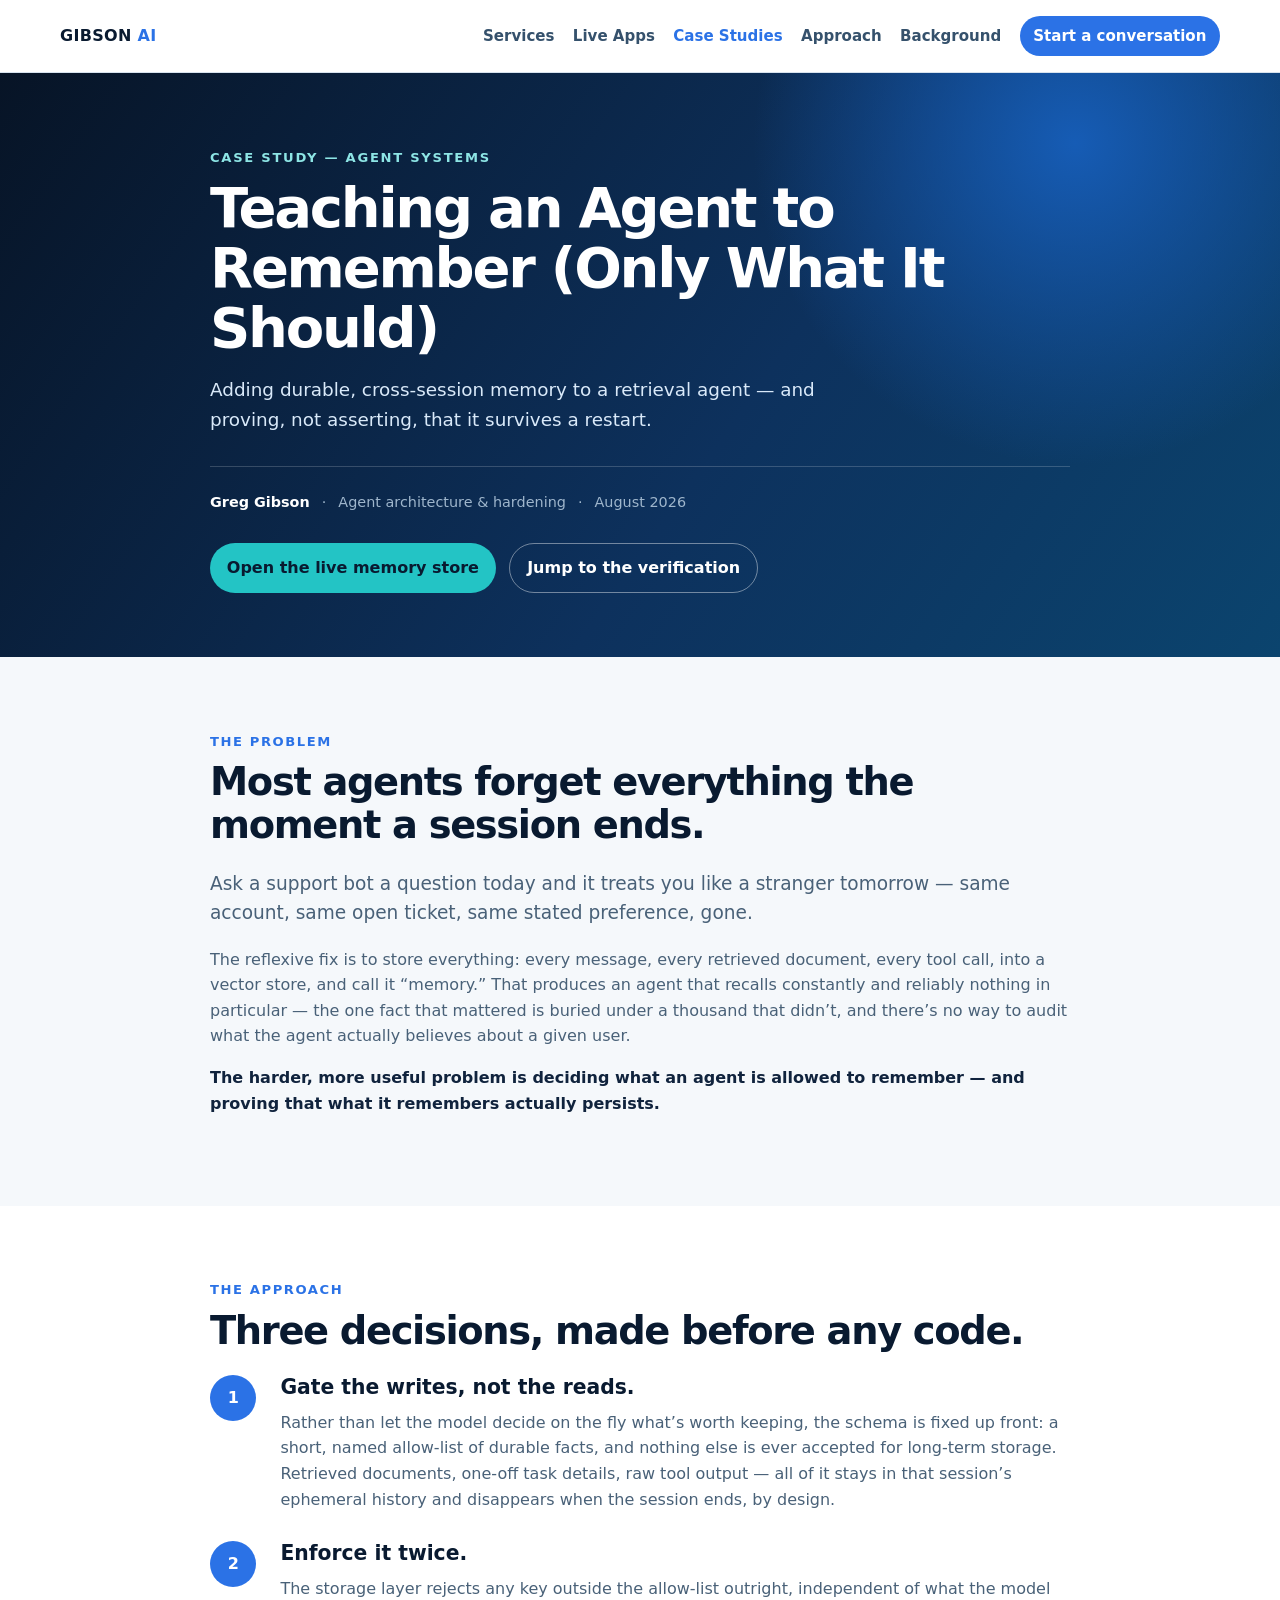
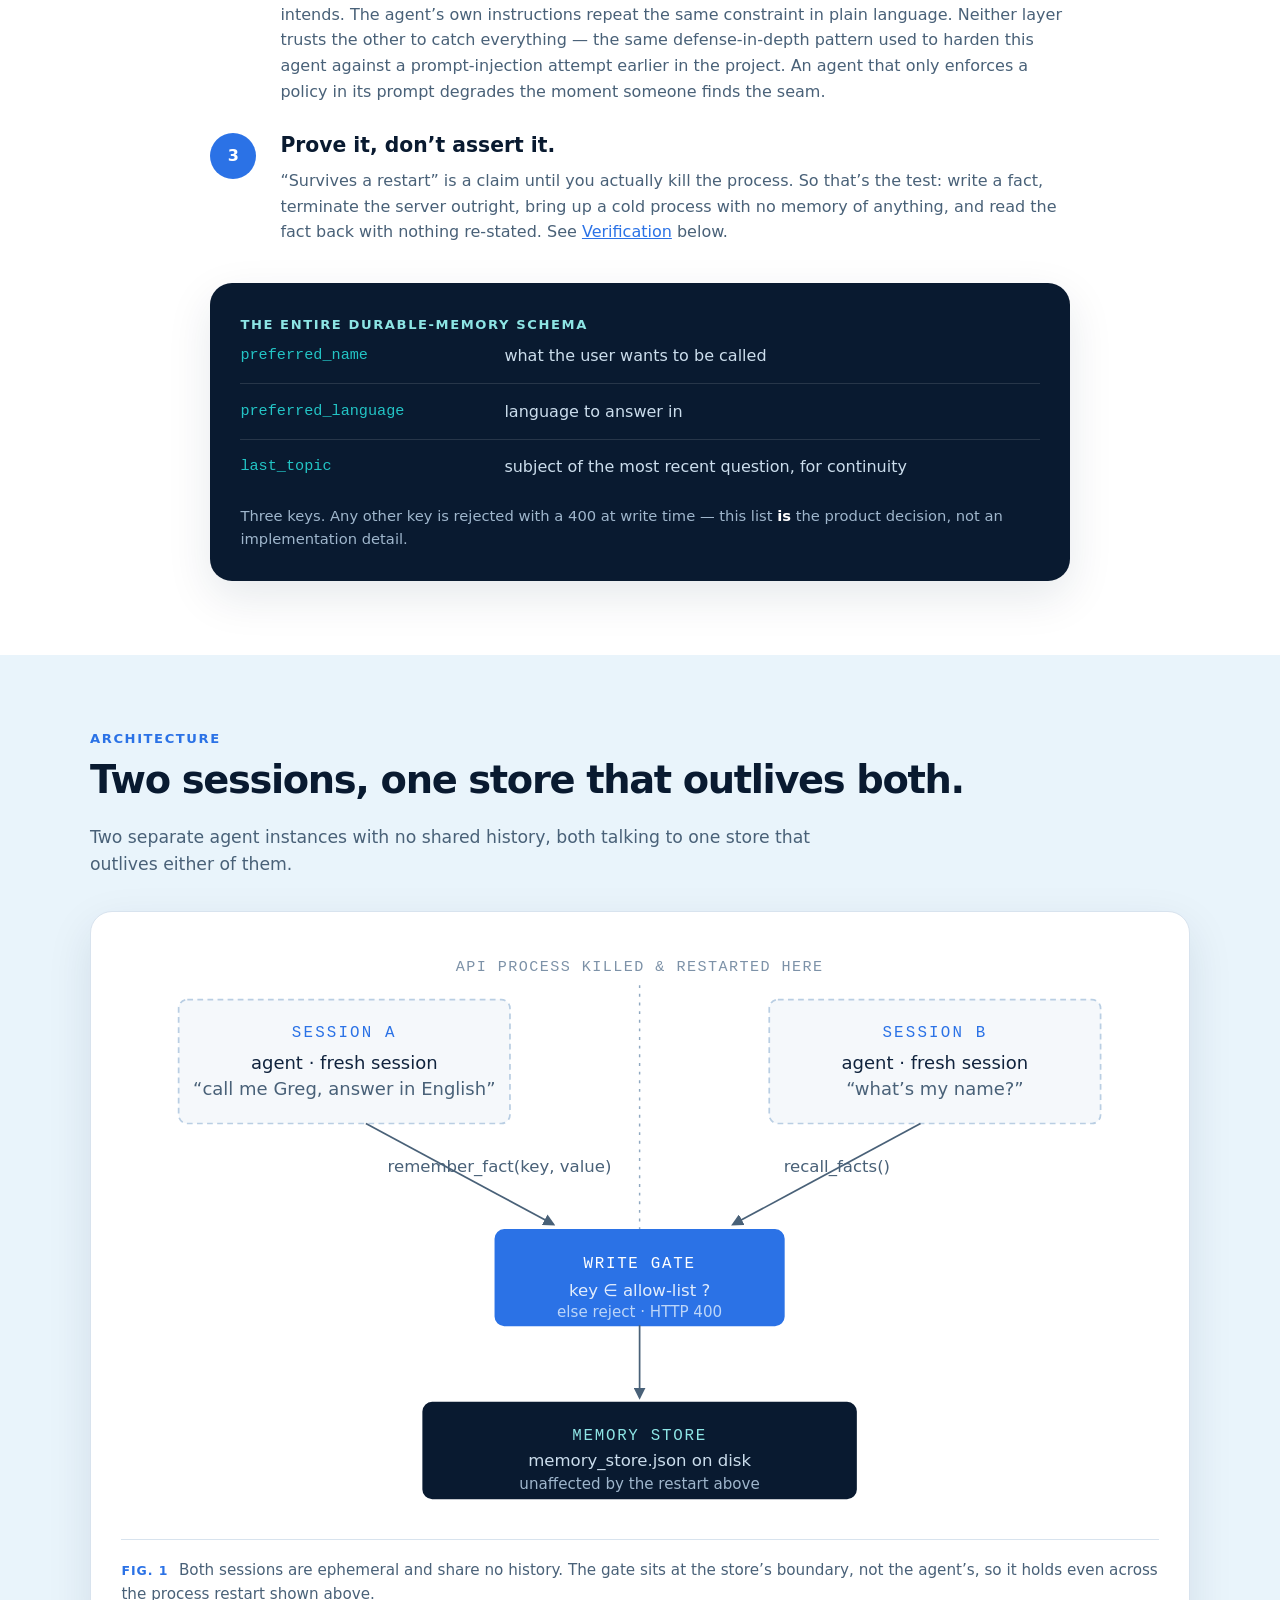
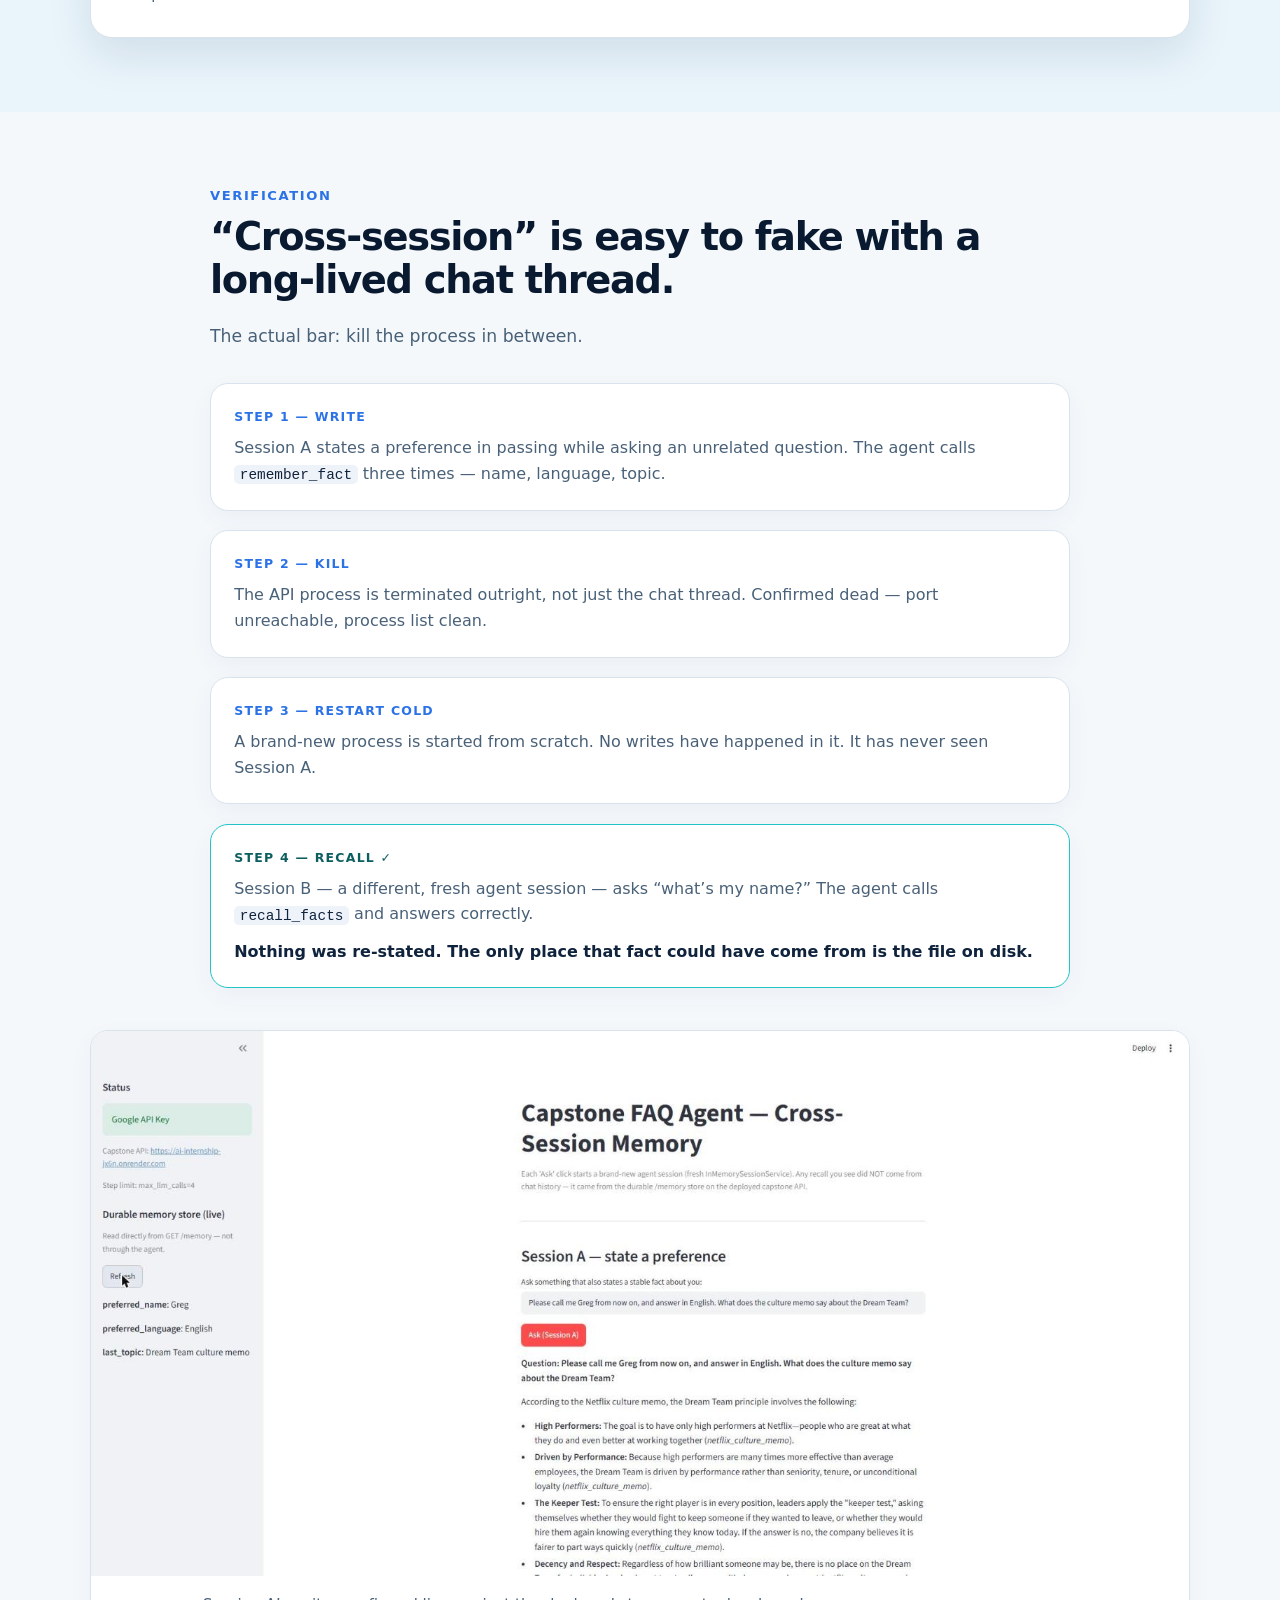
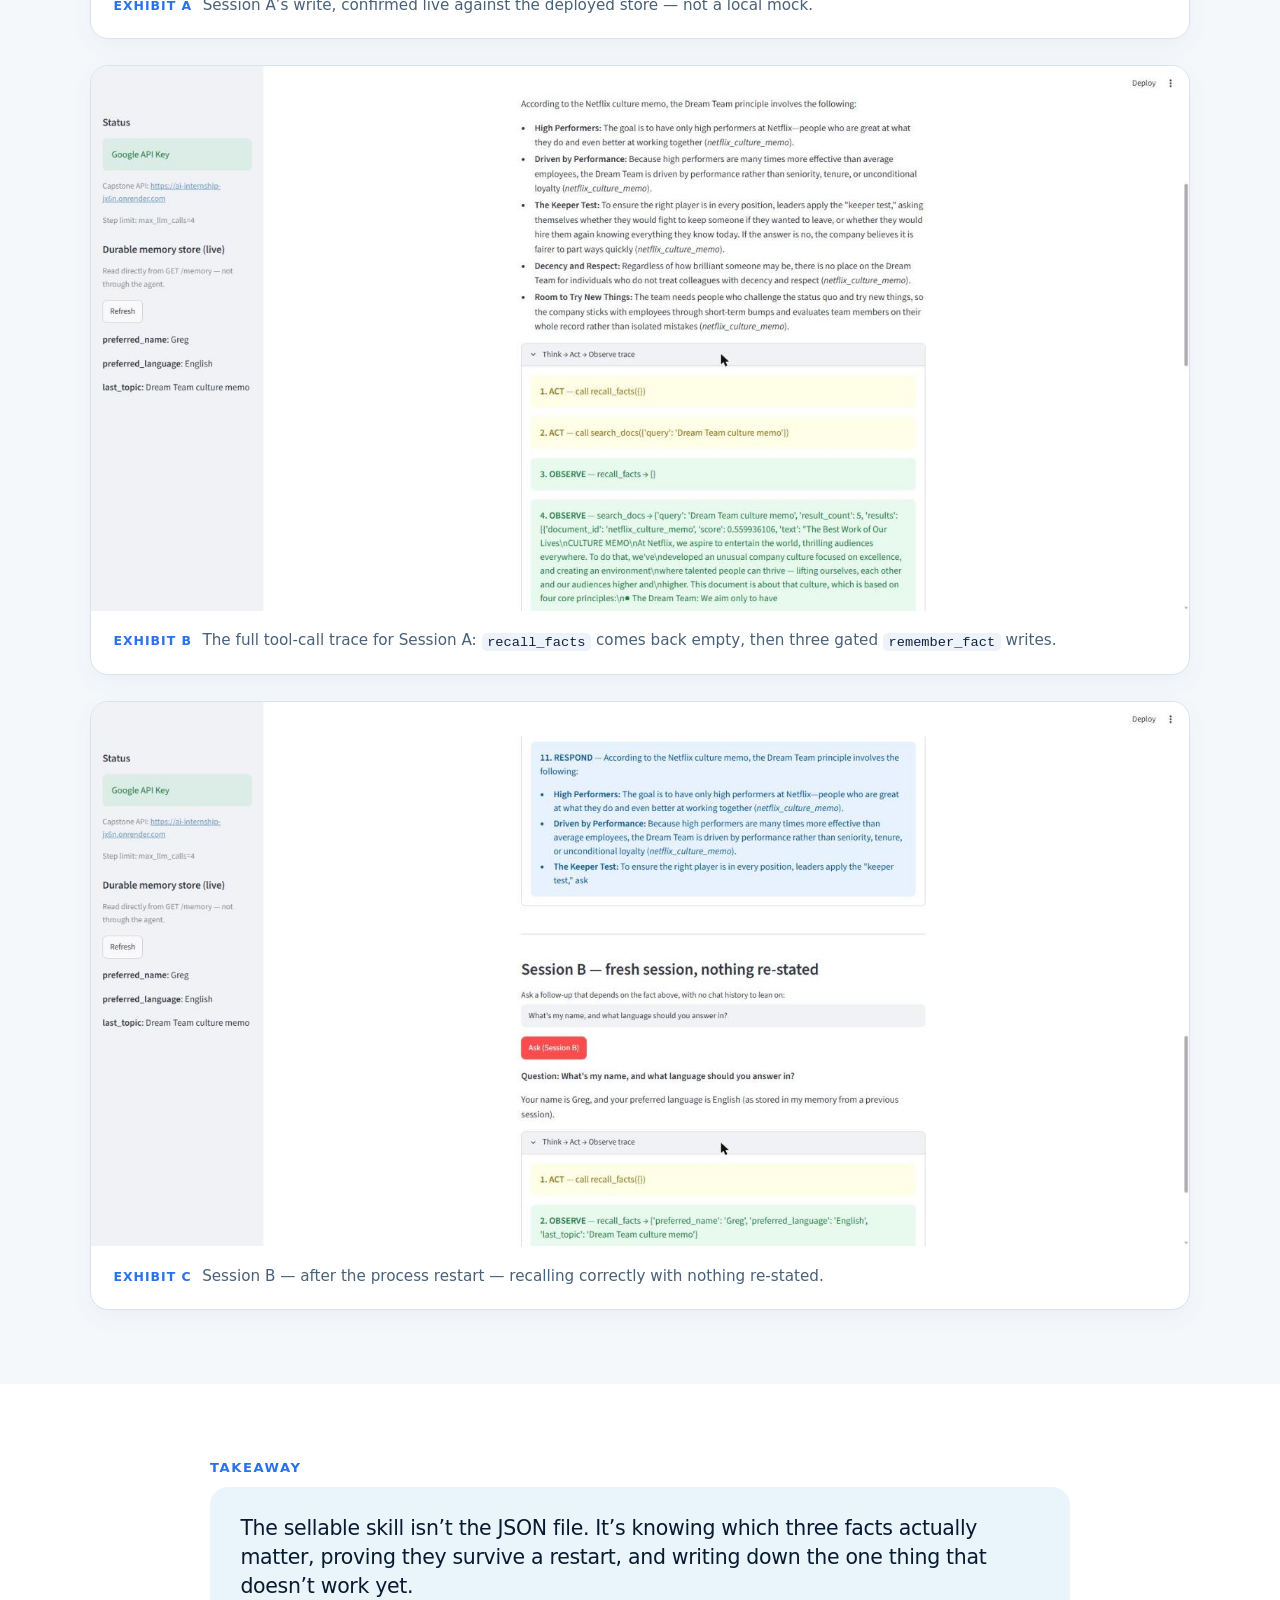
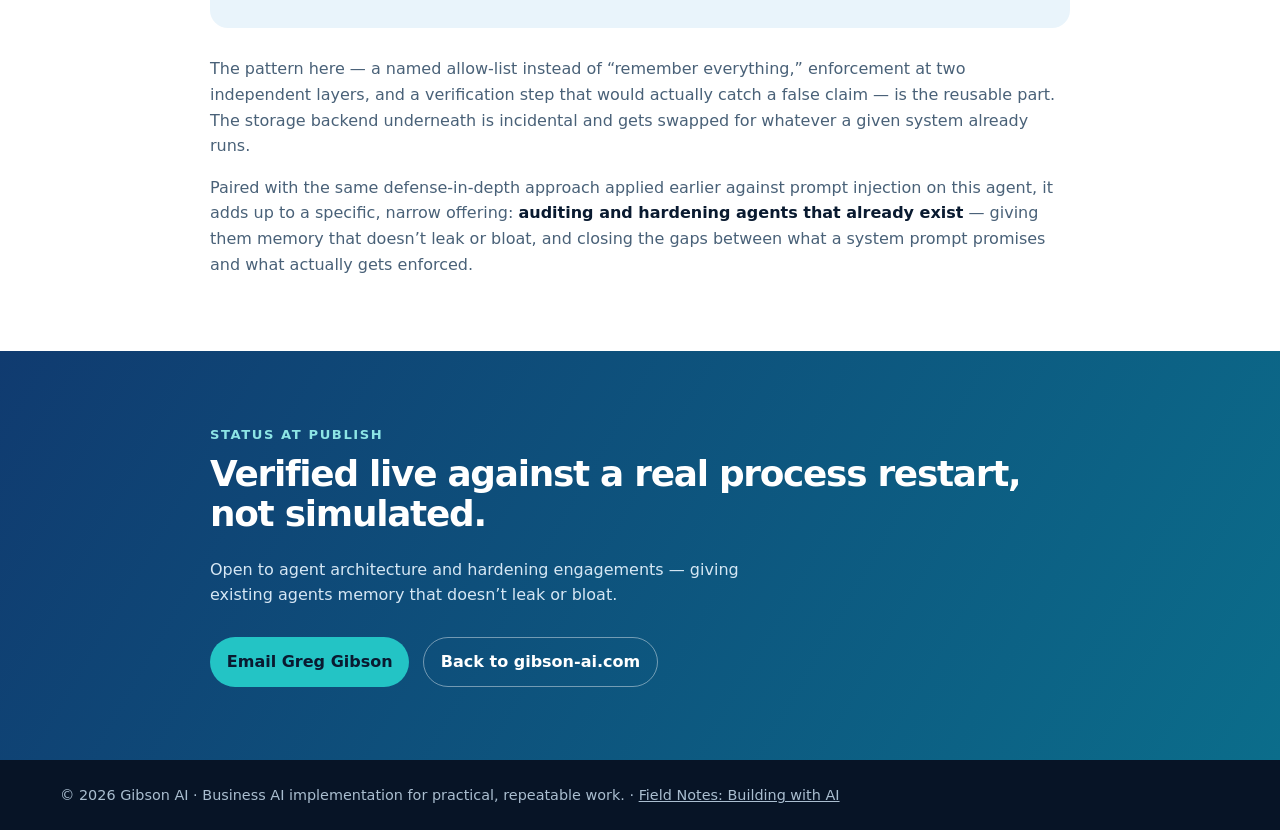
==== case-study-agent-memory.html @ 01da7d12 "add: case study agent memory" ====
<!DOCTYPE html>
<html lang="en">
<head>
  <meta charset="UTF-8" />
  <meta name="viewport" content="width=device-width, initial-scale=1.0" />
  <title>Teaching an Agent to Remember | Gibson AI Case Study</title>
  <meta name="description" content="A case study on adding durable, gated, cross-session memory to a retrieval agent, and proving it survives a process restart." />
  <style>
    :root {
      --ink: #10233d;
      --ink-soft: #496178;
      --paper: #f5f8fb;
      --white: #ffffff;
      --navy: #091a30;
      --blue: #2b72e6;
      --aqua: #23c4c5;
      --line: #d8e3ee;
      --shadow: 0 16px 45px rgba(12, 38, 70, 0.10);
      --max: 1160px;
      --read: 860px;
    }

    * { box-sizing: border-box; }
    html { scroll-behavior: smooth; }
    body {
      margin: 0;
      color: var(--ink);
      background: var(--paper);
      font-family: Inter, ui-sans-serif, system-ui, -apple-system, BlinkMacSystemFont, "Segoe UI", sans-serif;
      line-height: 1.6;
    }
    a { color: var(--blue); }
    a:hover { color: #1a5bc4; }
    .container { width: min(92%, var(--max)); margin: 0 auto; }
    .read { width: min(92%, var(--read)); margin: 0 auto; }
    .wide { width: min(92%, 1100px); margin: 0 auto; }

    .nav { position: sticky; top: 0; z-index: 20; background: rgba(255, 255, 255, 0.94); backdrop-filter: blur(12px); border-bottom: 1px solid var(--line); }
    .nav-inner { min-height: 72px; display: flex; align-items: center; justify-content: space-between; gap: 1.25rem; }
    .brand { color: var(--navy); text-decoration: none; font-weight: 800; letter-spacing: 0.02em; }
    .brand span { color: var(--blue); }
    .nav-links { display: flex; gap: 1.15rem; align-items: center; flex-wrap: wrap; font-size: 0.94rem; font-weight: 650; color: #35516c; }
    .nav-links a { text-decoration: none; color: #35516c; }
    .nav-links a:hover { color: var(--blue); }
    .nav-links a.here { color: var(--blue); }
    .nav-cta { color: var(--white) !important; background: var(--blue); padding: 0.52rem 0.85rem; border-radius: 999px; }

    h1, h2, h3, p { margin-top: 0; }
    h1 { font-size: clamp(2.2rem, 4.4vw, 3.5rem); line-height: 1.07; letter-spacing: -0.04em; margin: 0.65rem 0 1.1rem; }
    h2 { color: var(--navy); font-size: clamp(1.8rem, 3vw, 2.5rem); line-height: 1.12; letter-spacing: -0.035em; margin-bottom: 1.4rem; }
    h3 { color: var(--navy); font-size: 1.27rem; line-height: 1.22; margin-bottom: 0.65rem; }

    .hero { color: var(--white); background: radial-gradient(circle at 84% 12%, #165cb5 0, transparent 27%), linear-gradient(125deg, #071426 0%, #0d315d 58%, #0b446e 100%); }
    .hero-inner { padding: 4.6rem 0 4rem; }
    .eyebrow { color: #8de5e5; font-size: 0.82rem; font-weight: 800; letter-spacing: 0.13em; text-transform: uppercase; }
    .hero .subtitle { color: #d9e9f9; font-size: 1.15rem; max-width: 56ch; margin-bottom: 2rem; }
    .byline { display: flex; align-items: baseline; gap: 0.75rem; flex-wrap: wrap; font-size: 0.9rem; color: #9fb6cc; padding-top: 1.5rem; border-top: 1px solid rgba(255,255,255,.18); }
    .byline strong { color: var(--white); font-weight: 750; }

    .cta-row { display: flex; gap: 0.85rem; flex-wrap: wrap; margin-top: 1.8rem; }
    .btn { display: inline-flex; align-items: center; justify-content: center; min-height: 46px; padding: 0.7rem 1.05rem; border-radius: 999px; text-decoration: none; font-weight: 750; transition: transform 0.16s ease, box-shadow 0.16s ease; }
    .btn:hover { transform: translateY(-2px); box-shadow: 0 8px 20px rgba(0,0,0,.18); }
    .btn-primary { color: var(--navy); background: var(--aqua); }
    .btn-secondary { color: var(--white); border: 1px solid rgba(255,255,255,.42); }

    section { padding: 4.6rem 0; }
    section.on-white { background: var(--white); }
    section.on-tint { background: #e9f4fb; }
    .section-label { color: var(--blue); margin-bottom: 0.55rem; font-size: 0.82rem; font-weight: 800; letter-spacing: .12em; text-transform: uppercase; }
    .lede { color: var(--ink-soft); font-size: 1.16rem; }
    p.body { color: var(--ink-soft); }
    p.emphasis { color: var(--ink); font-weight: 650; }
    code { font-family: ui-monospace, SFMono-Regular, Menlo, Consolas, monospace; font-size: 0.9em; background: #eef3f9; padding: 0.1rem 0.35rem; border-radius: 5px; color: var(--ink); }

    .decisions { display: grid; gap: 1.8rem; }
    .step { position: relative; padding-left: 4.4rem; }
    .step-number { position: absolute; top: 0; left: 0; display: grid; place-items: center; height: 2.9rem; width: 2.9rem; border-radius: 50%; color: var(--white); background: var(--blue); font-weight: 850; }
    .step p { color: var(--ink-soft); margin-bottom: 0; }

    .schema { margin-top: 2.4rem; background: var(--navy); color: var(--white); border-radius: 22px; padding: 1.9rem; box-shadow: var(--shadow); }
    .schema dl { display: grid; gap: 0.9rem; margin: 0; }
    .schema .row { display: grid; grid-template-columns: 240px minmax(0, 1fr); gap: 0.4rem 1.5rem; padding-bottom: 0.9rem; border-bottom: 1px solid rgba(255,255,255,.12); }
    .schema .row:last-of-type { border-bottom: 0; padding-bottom: 0; }
    .schema dt { font-family: ui-monospace, SFMono-Regular, Menlo, Consolas, monospace; color: var(--aqua); font-size: 0.95rem; }
    .schema dd { color: #cbddec; margin: 0; }
    .schema .note { color: #9fb6cc; font-size: 0.92rem; margin: 1.5rem 0 0; }
    .schema .note em { color: var(--white); font-style: normal; font-weight: 750; }

    .figure { margin: 0; background: var(--white); border: 1px solid var(--line); border-radius: 22px; padding: 1.9rem; box-shadow: var(--shadow); }
    .figure svg { display: block; width: 100%; height: auto; }
    .figure figcaption { color: var(--ink-soft); font-size: 0.95rem; margin-top: 1.3rem; padding-top: 1.1rem; border-top: 1px solid var(--line); }
    .fig-label { color: var(--blue); font-weight: 800; letter-spacing: .08em; text-transform: uppercase; font-size: 0.78rem; margin-right: 0.65rem; }

    .timeline { list-style: none; padding: 0; margin: 0; display: grid; gap: 1.2rem; }
    .timeline li { background: var(--white); border: 1px solid var(--line); border-radius: 18px; padding: 1.45rem; box-shadow: 0 8px 24px rgba(14,48,82,.045); }
    .timeline li.verified { border-color: var(--aqua); }
    .step-label { color: var(--blue); font-size: 0.78rem; font-weight: 800; letter-spacing: .1em; text-transform: uppercase; margin-bottom: 0.5rem; }
    .step-label.verified-label { color: #0d5f5f; }
    .timeline p { color: var(--ink-soft); margin-bottom: 0; }
    .timeline p + p { margin-top: 0.7rem; }
    .timeline p.detail { color: var(--ink); font-weight: 650; }

    .exhibits { display: grid; gap: 1.6rem; margin-top: 2.6rem; }
    .exhibit { margin: 0; background: var(--white); border: 1px solid var(--line); border-radius: 18px; overflow: hidden; box-shadow: 0 8px 24px rgba(14,48,82,.045); }
    .exhibit img { display: block; width: 100%; background: var(--paper); }
    .exhibit figcaption { padding: 1.1rem 1.4rem 1.3rem; color: var(--ink-soft); font-size: 0.95rem; }

    blockquote { margin: 0 0 1.8rem; padding: 1.7rem 1.9rem; background: #e9f4fb; border-radius: 18px; color: var(--navy); font-size: 1.28rem; line-height: 1.4; letter-spacing: -0.015em; }

    .closing { background: linear-gradient(120deg, #103b70, #0b6d8b); color: var(--white); }
    .closing h2 { color: var(--white); font-size: clamp(1.7rem, 2.8vw, 2.3rem); }
    .closing p { color: #d6e7f4; max-width: 57ch; }

    .footer { padding: 1.5rem 0; background: #071426; color: #aabed0; font-size: .9rem; }
    .footer a { color: #aabed0; }

    @media (max-width: 900px) {
      .schema .row { grid-template-columns: 1fr; }
    }
    @media (max-width: 640px) {
      .nav-inner { padding: .75rem 0; }
      .nav-links { gap: .7rem; font-size: .84rem; }
      .nav-links a:not(.nav-cta) { display: none; }
      section { padding: 3.6rem 0; }
      .step { padding-left: 0; }
      .step-number { position: static; margin-bottom: .8rem; }
    }
  </style>
</head>
<body>
  <nav class="nav">
    <div class="container nav-inner">
      <a class="brand" href="index.html">GIBSON <span>AI</span></a>
      <div class="nav-links">
        <a href="index.html#services">Services</a>
        <a href="index.html#apps">Live Apps</a>
        <a class="here" href="index.html#case-studies">Case Studies</a>
        <a href="index.html#approach">Approach</a>
        <a href="index.html#background">Background</a>
        <a class="nav-cta" href="index.html#contact">Start a conversation</a>
      </div>
    </div>
  </nav>

  <header class="hero">
    <div class="read hero-inner">
      <div class="eyebrow">Case study &mdash; Agent systems</div>
      <h1>Teaching an Agent to Remember (Only What It Should)</h1>
      <p class="subtitle">Adding durable, cross-session memory to a retrieval agent &mdash; and proving, not asserting, that it survives a restart.</p>
      <div class="byline">
        <span><strong>Greg Gibson</strong></span>
        <span>&middot;</span>
        <span>Agent architecture &amp; hardening</span>
        <span>&middot;</span>
        <span>August 2026</span>
      </div>
      <div class="cta-row">
        <a class="btn btn-primary" href="https://ai-internship-jx6n.onrender.com/memory" target="_blank" rel="noopener noreferrer">Open the live memory store</a>
        <a class="btn btn-secondary" href="#verification">Jump to the verification</a>
      </div>
    </div>
  </header>

  <main>
    <section>
      <div class="read">
        <div class="section-label">The problem</div>
        <h2>Most agents forget everything the moment a session ends.</h2>
        <p class="lede">Ask a support bot a question today and it treats you like a stranger tomorrow &mdash; same account, same open ticket, same stated preference, gone.</p>
        <p class="body">The reflexive fix is to store everything: every message, every retrieved document, every tool call, into a vector store, and call it &ldquo;memory.&rdquo; That produces an agent that recalls constantly and reliably nothing in particular &mdash; the one fact that mattered is buried under a thousand that didn&rsquo;t, and there&rsquo;s no way to audit what the agent actually believes about a given user.</p>
        <p class="emphasis">The harder, more useful problem is deciding what an agent is allowed to remember &mdash; and proving that what it remembers actually persists.</p>
      </div>
    </section>

    <section class="on-white">
      <div class="read">
        <div class="section-label">The approach</div>
        <h2>Three decisions, made before any code.</h2>
        <div class="decisions">
          <div class="step">
            <div class="step-number">1</div>
            <h3>Gate the writes, not the reads.</h3>
            <p>Rather than let the model decide on the fly what&rsquo;s worth keeping, the schema is fixed up front: a short, named allow-list of durable facts, and nothing else is ever accepted for long-term storage. Retrieved documents, one-off task details, raw tool output &mdash; all of it stays in that session&rsquo;s ephemeral history and disappears when the session ends, by design.</p>
          </div>
          <div class="step">
            <div class="step-number">2</div>
            <h3>Enforce it twice.</h3>
            <p>The storage layer rejects any key outside the allow-list outright, independent of what the model intends. The agent&rsquo;s own instructions repeat the same constraint in plain language. Neither layer trusts the other to catch everything &mdash; the same defense-in-depth pattern used to harden this agent against a prompt-injection attempt earlier in the project. An agent that only enforces a policy in its prompt degrades the moment someone finds the seam.</p>
          </div>
          <div class="step">
            <div class="step-number">3</div>
            <h3>Prove it, don&rsquo;t assert it.</h3>
            <p>&ldquo;Survives a restart&rdquo; is a claim until you actually kill the process. So that&rsquo;s the test: write a fact, terminate the server outright, bring up a cold process with no memory of anything, and read the fact back with nothing re-stated. See <a href="#verification">Verification</a> below.</p>
          </div>
        </div>

        <div class="schema">
          <div class="section-label" style="color:#8de5e5">The entire durable-memory schema</div>
          <dl>
            <div class="row"><dt>preferred_name</dt><dd>what the user wants to be called</dd></div>
            <div class="row"><dt>preferred_language</dt><dd>language to answer in</dd></div>
            <div class="row"><dt>last_topic</dt><dd>subject of the most recent question, for continuity</dd></div>
          </dl>
          <p class="note">Three keys. Any other key is rejected with a 400 at write time &mdash; this list <em>is</em> the product decision, not an implementation detail.</p>
        </div>
      </div>
    </section>

    <section class="on-tint">
      <div class="wide">
        <div class="section-label">Architecture</div>
        <h2>Two sessions, one store that outlives both.</h2>
        <p class="body" style="font-size:1.08rem; max-width:67ch; margin-bottom:2rem;">Two separate agent instances with no shared history, both talking to one store that outlives either of them.</p>

        <figure class="figure">
          <svg viewBox="0 0 720 400" role="img" aria-label="Session A and Session B are two separate, ephemeral agent instances with no shared history. Both call through a write gate that checks the key against a fixed allow-list before reaching the persistent memory store below. A process restart, shown as a dashed boundary between the two sessions, does not affect the store.">
            <defs>
              <marker id="csArrow" viewBox="0 0 10 10" refX="8" refY="5" markerWidth="7" markerHeight="7" orient="auto-start-reverse">
                <path d="M0,0 L10,5 L0,10 z" fill="#496178"></path>
              </marker>
            </defs>
            <rect x="40" y="40" width="230" height="86" rx="6" fill="#f5f8fb" stroke="#b9cee3" stroke-width="1.2" stroke-dasharray="4 3"></rect>
            <text x="155" y="66" text-anchor="middle" font-family="ui-monospace, SFMono-Regular, Menlo, Consolas, monospace" font-size="11" letter-spacing="1.5" fill="#2b72e6">SESSION A</text>
            <text x="155" y="88" text-anchor="middle" font-size="12.5" fill="#10233d">agent &middot; fresh session</text>
            <text x="155" y="106" text-anchor="middle" font-size="12.5" fill="#496178">&ldquo;call me Greg, answer in English&rdquo;</text>

            <rect x="450" y="40" width="230" height="86" rx="6" fill="#f5f8fb" stroke="#b9cee3" stroke-width="1.2" stroke-dasharray="4 3"></rect>
            <text x="565" y="66" text-anchor="middle" font-family="ui-monospace, SFMono-Regular, Menlo, Consolas, monospace" font-size="11" letter-spacing="1.5" fill="#2b72e6">SESSION B</text>
            <text x="565" y="88" text-anchor="middle" font-size="12.5" fill="#10233d">agent &middot; fresh session</text>
            <text x="565" y="106" text-anchor="middle" font-size="12.5" fill="#496178">&ldquo;what&rsquo;s my name?&rdquo;</text>

            <line x1="360" y1="30" x2="360" y2="220" stroke="#8fa8c0" stroke-width="1" stroke-dasharray="2 4"></line>
            <text x="360" y="20" text-anchor="middle" font-family="ui-monospace, SFMono-Regular, Menlo, Consolas, monospace" font-size="10.5" letter-spacing="1" fill="#7d92a8">API PROCESS KILLED &amp; RESTARTED HERE</text>

            <line x1="170" y1="126" x2="300" y2="196" stroke="#496178" stroke-width="1.2" marker-end="url(#csArrow)"></line>
            <text x="185" y="160" font-size="11.5" fill="#496178">remember_fact(key, value)</text>

            <line x1="555" y1="126" x2="425" y2="196" stroke="#496178" stroke-width="1.2" marker-end="url(#csArrow)"></line>
            <text x="460" y="160" font-size="11.5" fill="#496178">recall_facts()</text>

            <rect x="260" y="200" width="200" height="66" rx="6" fill="#2b72e6" stroke="#2b72e6" stroke-width="1.4"></rect>
            <text x="360" y="226" text-anchor="middle" font-family="ui-monospace, SFMono-Regular, Menlo, Consolas, monospace" font-size="11" letter-spacing="1.2" fill="#ffffff">WRITE GATE</text>
            <text x="360" y="246" text-anchor="middle" font-size="11.5" fill="#e2edfd">key &#8712; allow-list ?</text>
            <text x="360" y="260" text-anchor="middle" font-size="10.5" fill="#bcd5f8">else reject &middot; HTTP 400</text>

            <line x1="360" y1="266" x2="360" y2="316" stroke="#496178" stroke-width="1.2" marker-end="url(#csArrow)"></line>

            <rect x="210" y="320" width="300" height="66" rx="6" fill="#091a30" stroke="#091a30" stroke-width="1.6"></rect>
            <text x="360" y="346" text-anchor="middle" font-family="ui-monospace, SFMono-Regular, Menlo, Consolas, monospace" font-size="11" letter-spacing="1.2" fill="#8de5e5">MEMORY STORE</text>
            <text x="360" y="364" text-anchor="middle" font-size="11.5" fill="#cbddec">memory_store.json on disk</text>
            <text x="360" y="380" text-anchor="middle" font-size="10.5" fill="#9fb6cc">unaffected by the restart above</text>
          </svg>
          <figcaption><span class="fig-label">Fig. 1</span>Both sessions are ephemeral and share no history. The gate sits at the store&rsquo;s boundary, not the agent&rsquo;s, so it holds even across the process restart shown above.</figcaption>
        </figure>
      </div>
    </section>

    <section id="verification">
      <div class="read">
        <div class="section-label">Verification</div>
        <h2>&ldquo;Cross-session&rdquo; is easy to fake with a long-lived chat thread.</h2>
        <p class="body" style="font-size:1.08rem; margin-bottom:2rem;">The actual bar: kill the process in between.</p>

        <ol class="timeline">
          <li>
            <div class="step-label">Step 1 &mdash; Write</div>
            <p>Session A states a preference in passing while asking an unrelated question. The agent calls <code>remember_fact</code> three times &mdash; name, language, topic.</p>
          </li>
          <li>
            <div class="step-label">Step 2 &mdash; Kill</div>
            <p>The API process is terminated outright, not just the chat thread. Confirmed dead &mdash; port unreachable, process list clean.</p>
          </li>
          <li>
            <div class="step-label">Step 3 &mdash; Restart cold</div>
            <p>A brand-new process is started from scratch. No writes have happened in it. It has never seen Session A.</p>
          </li>
          <li class="verified">
            <div class="step-label verified-label">Step 4 &mdash; Recall &#10003;</div>
            <p>Session B &mdash; a different, fresh agent session &mdash; asks &ldquo;what&rsquo;s my name?&rdquo; The agent calls <code>recall_facts</code> and answers correctly.</p>
            <p class="detail">Nothing was re-stated. The only place that fact could have come from is the file on disk.</p>
          </li>
        </ol>
      </div>

      <div class="wide exhibits">
        <figure class="exhibit">
          <img src="assets/images/exhibit-a-write.jpg" alt="The capstone FAQ agent interface showing the durable memory store read directly from GET /memory with preferred_name Greg, preferred_language English, and last_topic Dream Team culture memo" />
          <figcaption><span class="fig-label">Exhibit A</span>Session A&rsquo;s write, confirmed live against the deployed store &mdash; not a local mock.</figcaption>
        </figure>
        <figure class="exhibit">
          <img src="assets/images/exhibit-b-trace.jpg" alt="The full tool-call trace for Session A showing recall_facts returning empty followed by three gated remember_fact writes" />
          <figcaption><span class="fig-label">Exhibit B</span>The full tool-call trace for Session A: <code>recall_facts</code> comes back empty, then three gated <code>remember_fact</code> writes.</figcaption>
        </figure>
        <figure class="exhibit">
          <img src="assets/images/exhibit-c-recall.jpg" alt="Session B after the process restart recalling the stored name correctly with nothing re-stated" />
          <figcaption><span class="fig-label">Exhibit C</span>Session B &mdash; after the process restart &mdash; recalling correctly with nothing re-stated.</figcaption>
        </figure>
      </div>
    </section>

    <section class="on-white">
      <div class="read">
        <div class="section-label">Takeaway</div>
        <blockquote>The sellable skill isn&rsquo;t the JSON file. It&rsquo;s knowing which three facts actually matter, proving they survive a restart, and writing down the one thing that doesn&rsquo;t work yet.</blockquote>
        <p class="body">The pattern here &mdash; a named allow-list instead of &ldquo;remember everything,&rdquo; enforcement at two independent layers, and a verification step that would actually catch a false claim &mdash; is the reusable part. The storage backend underneath is incidental and gets swapped for whatever a given system already runs.</p>
        <p class="body" style="margin-bottom:0;">Paired with the same defense-in-depth approach applied earlier against prompt injection on this agent, it adds up to a specific, narrow offering: <strong style="color:var(--navy);">auditing and hardening agents that already exist</strong> &mdash; giving them memory that doesn&rsquo;t leak or bloat, and closing the gaps between what a system prompt promises and what actually gets enforced.</p>
      </div>
    </section>

    <section class="closing">
      <div class="read">
        <div class="section-label" style="color:#8de5e5">Status at publish</div>
        <h2>Verified live against a real process restart, not simulated.</h2>
        <p>Open to agent architecture and hardening engagements &mdash; giving existing agents memory that doesn&rsquo;t leak or bloat.</p>
        <div class="cta-row">
          <a class="btn btn-primary" href="mailto:greg@gibson-ai.com?subject=Agent%20memory%20case%20study">Email Greg Gibson</a>
          <a class="btn btn-secondary" href="index.html#case-studies">Back to gibson-ai.com</a>
        </div>
      </div>
    </section>
  </main>

  <footer class="footer">
    <div class="container">&copy; 2026 Gibson AI &middot; Business AI implementation for practical, repeatable work. &middot; <a href="field-notes.html">Field Notes: Building with AI</a></div>
  </footer>
</body>
</html>
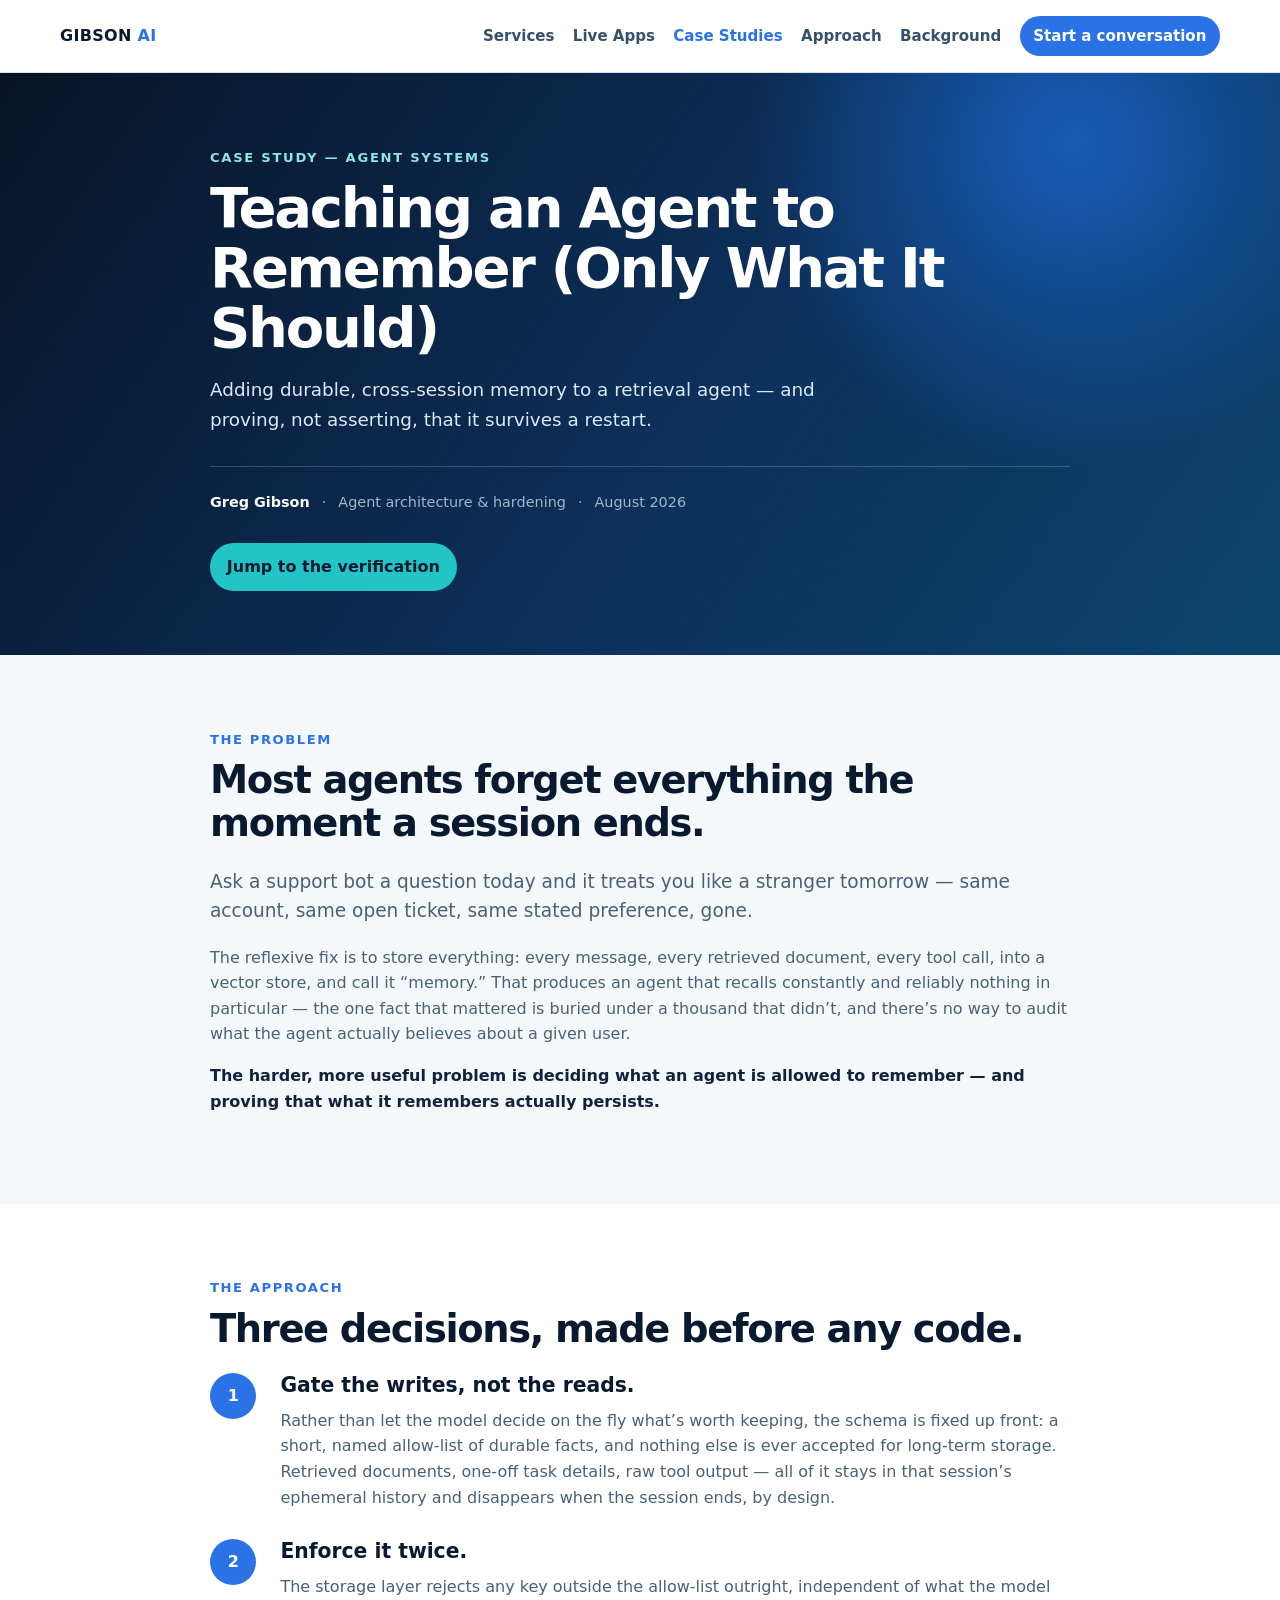
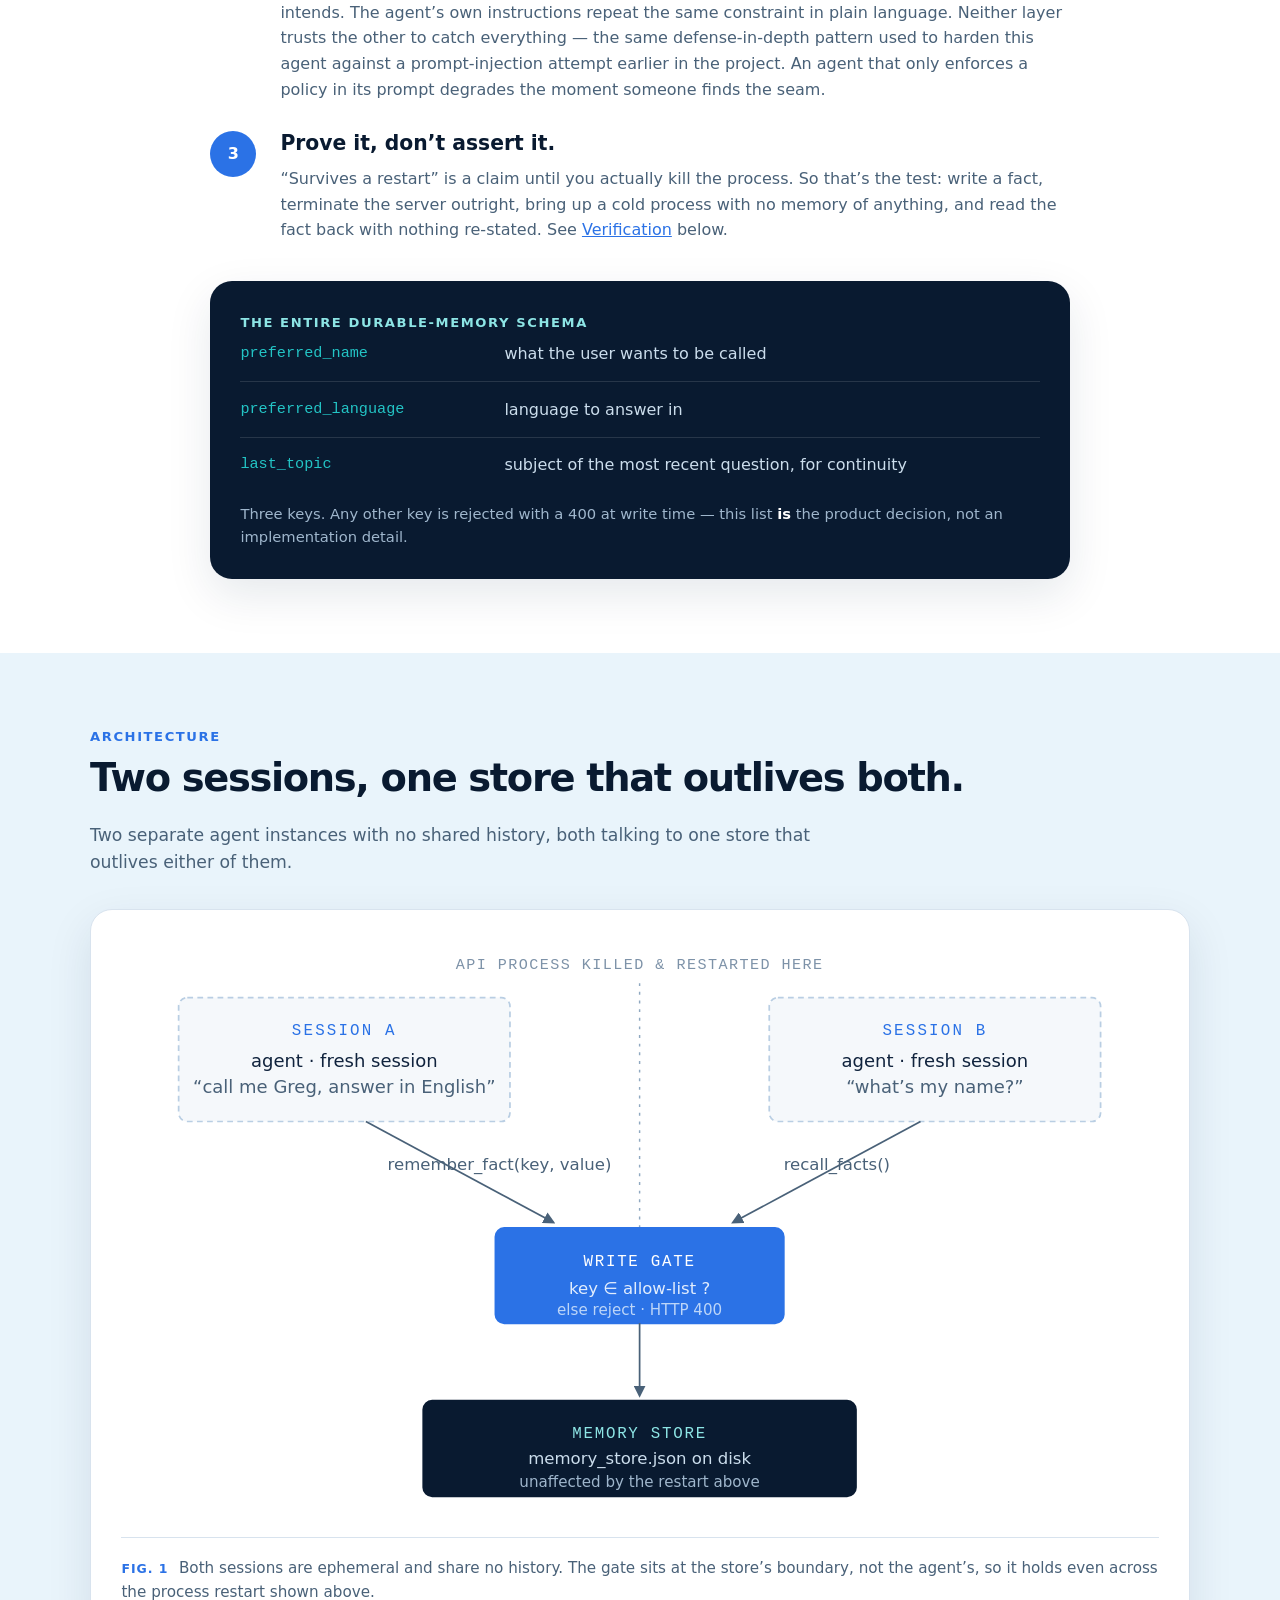
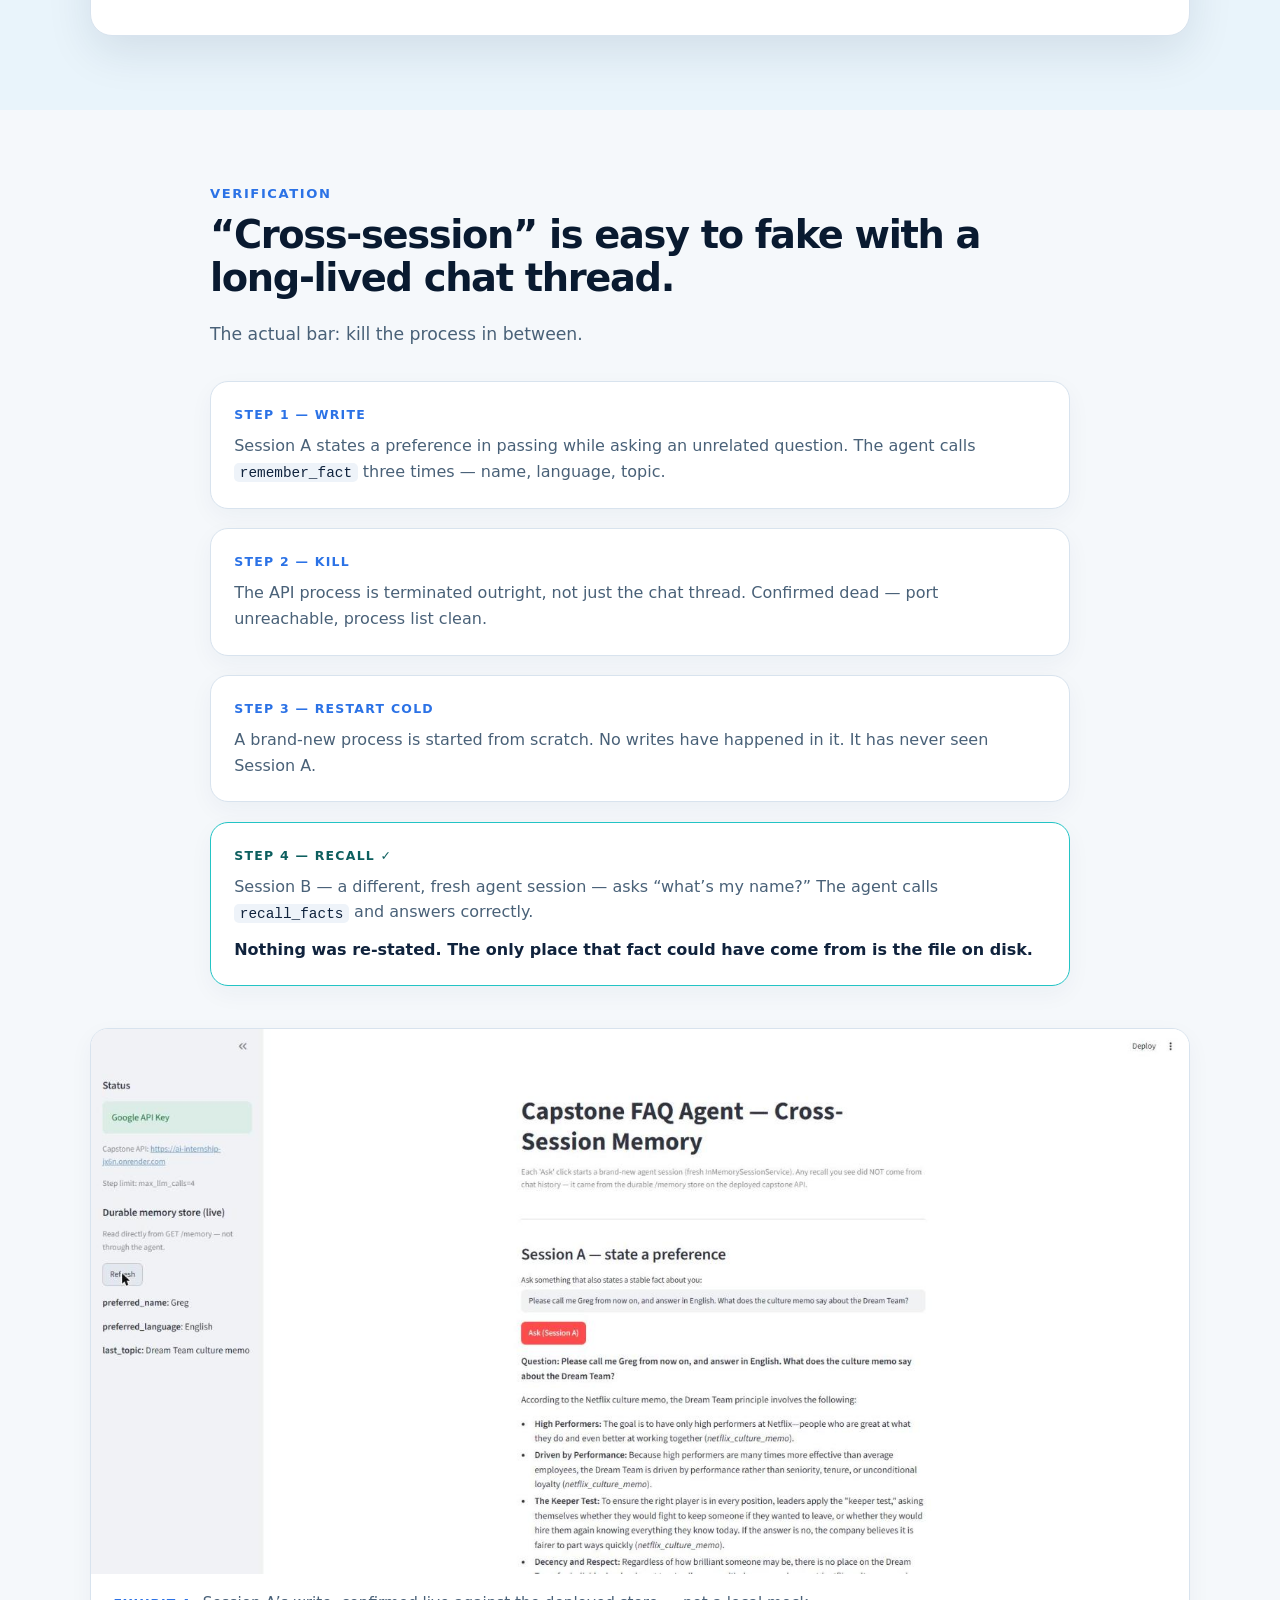
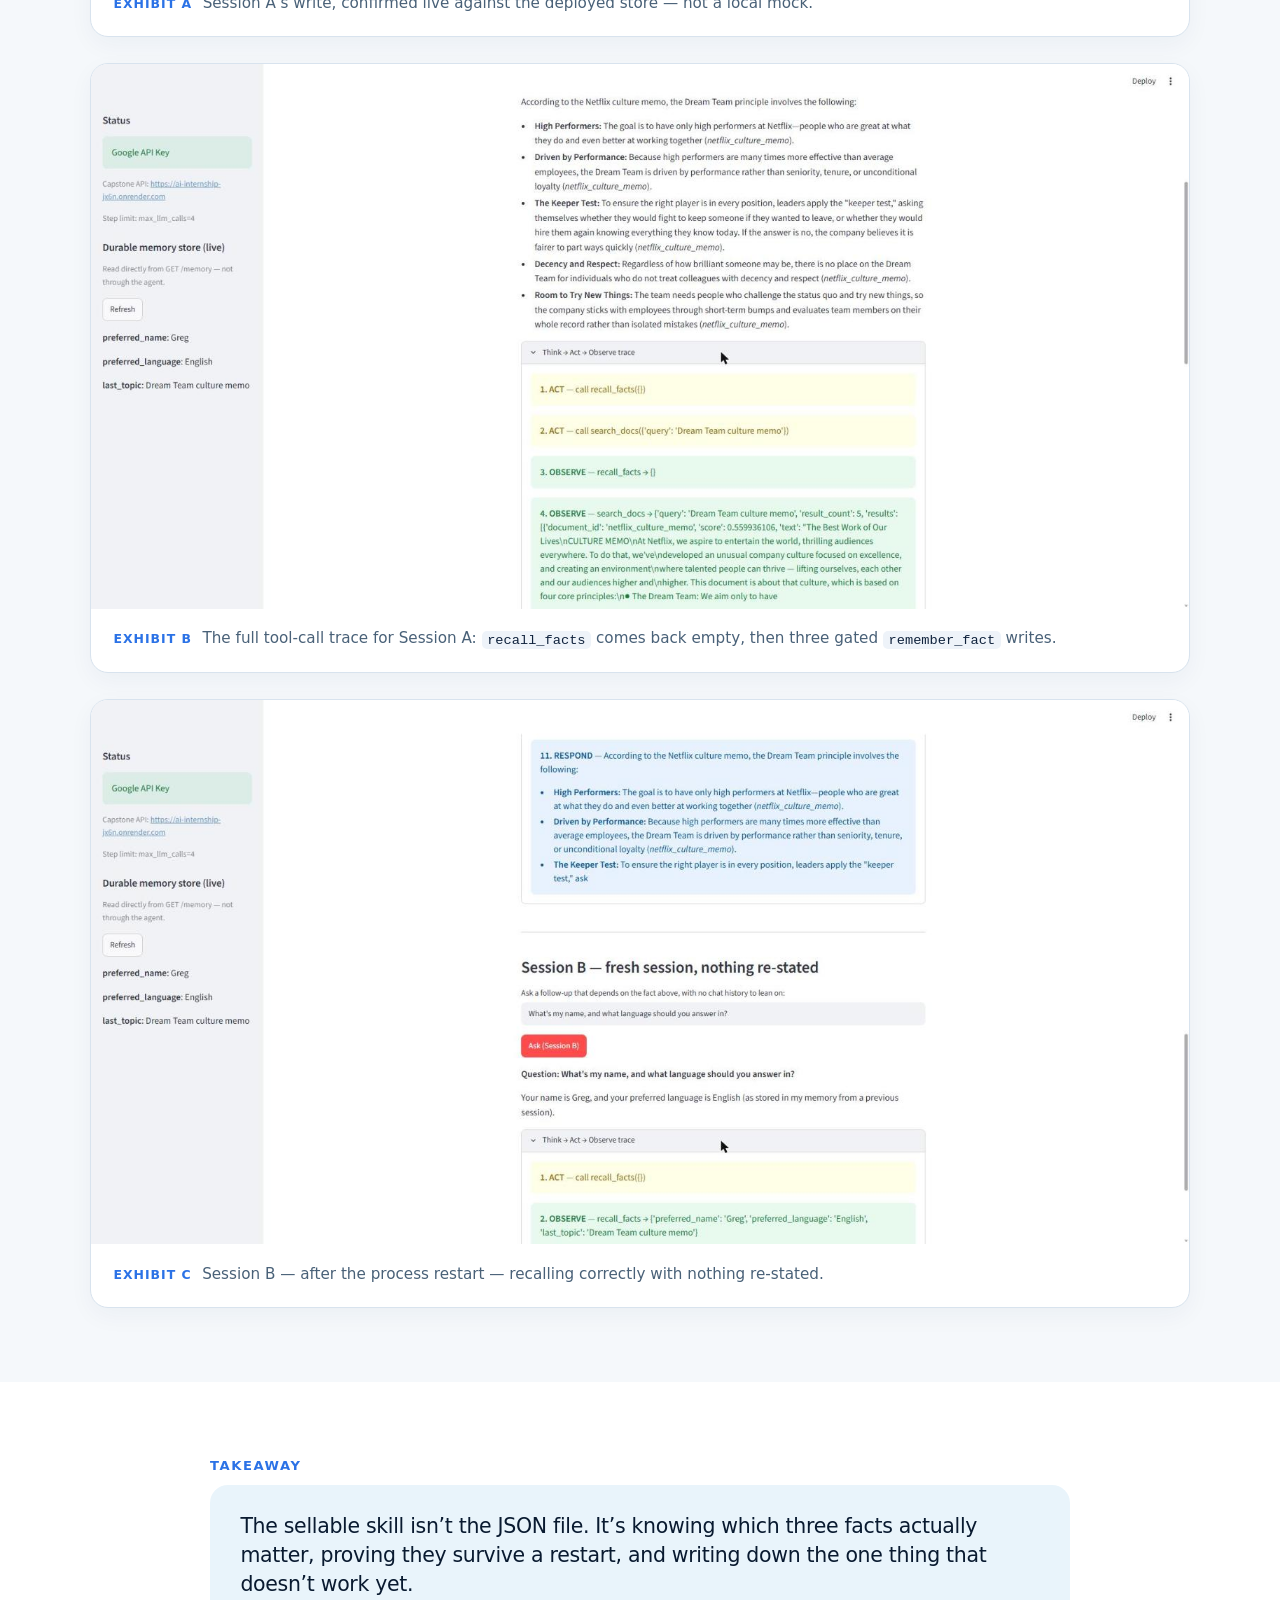
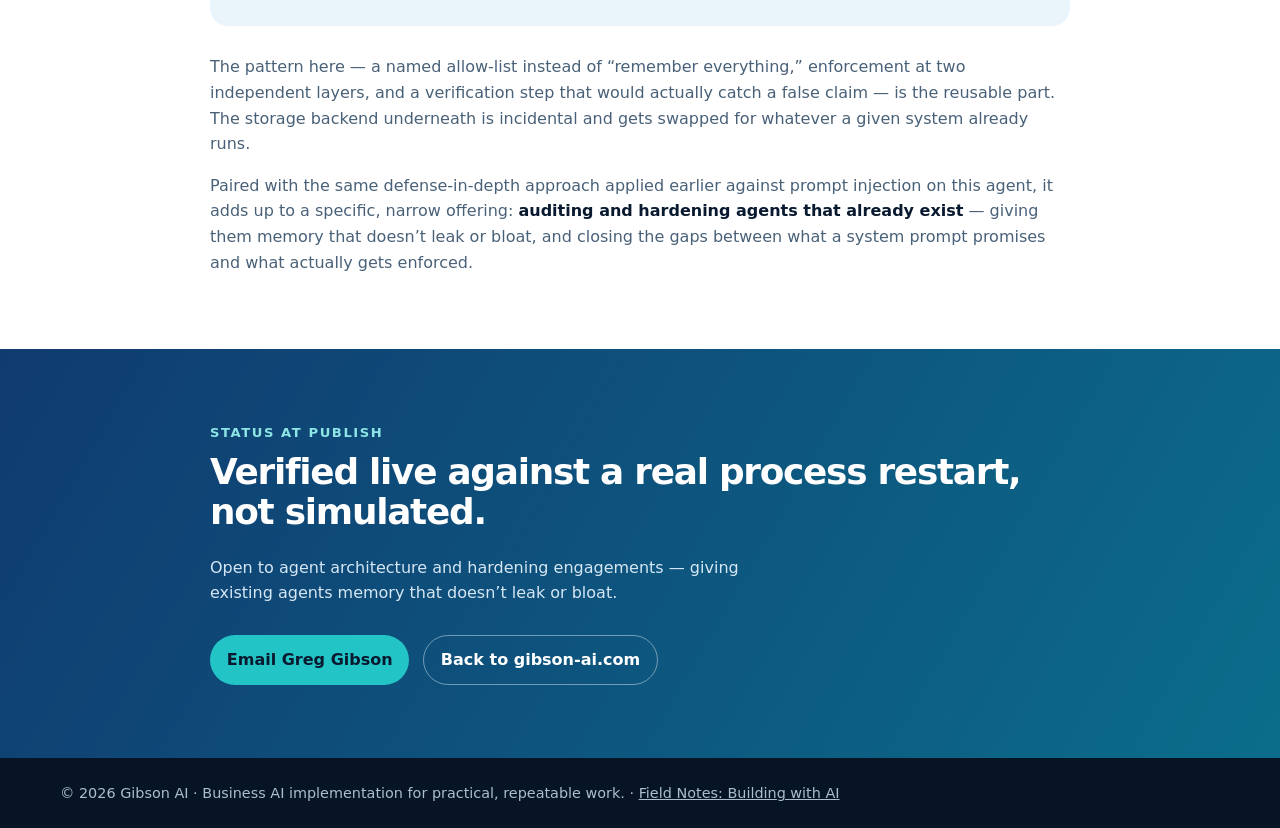
==== commit 072a68a2: "Remove dead live memory store button Co-Authored-By: Claude Sonnet 5 <noreply@anthropic.com>" ====
--- a/case-study-agent-memory.html
+++ b/case-study-agent-memory.html
@@ -155,8 +155,7 @@
         <span>August 2026</span>
       </div>
       <div class="cta-row">
-        <a class="btn btn-primary" href="https://ai-internship-jx6n.onrender.com/memory" target="_blank" rel="noopener noreferrer">Open the live memory store</a>
-        <a class="btn btn-secondary" href="#verification">Jump to the verification</a>
+        <a class="btn btn-primary" href="#verification">Jump to the verification</a>
       </div>
     </div>
   </header>
